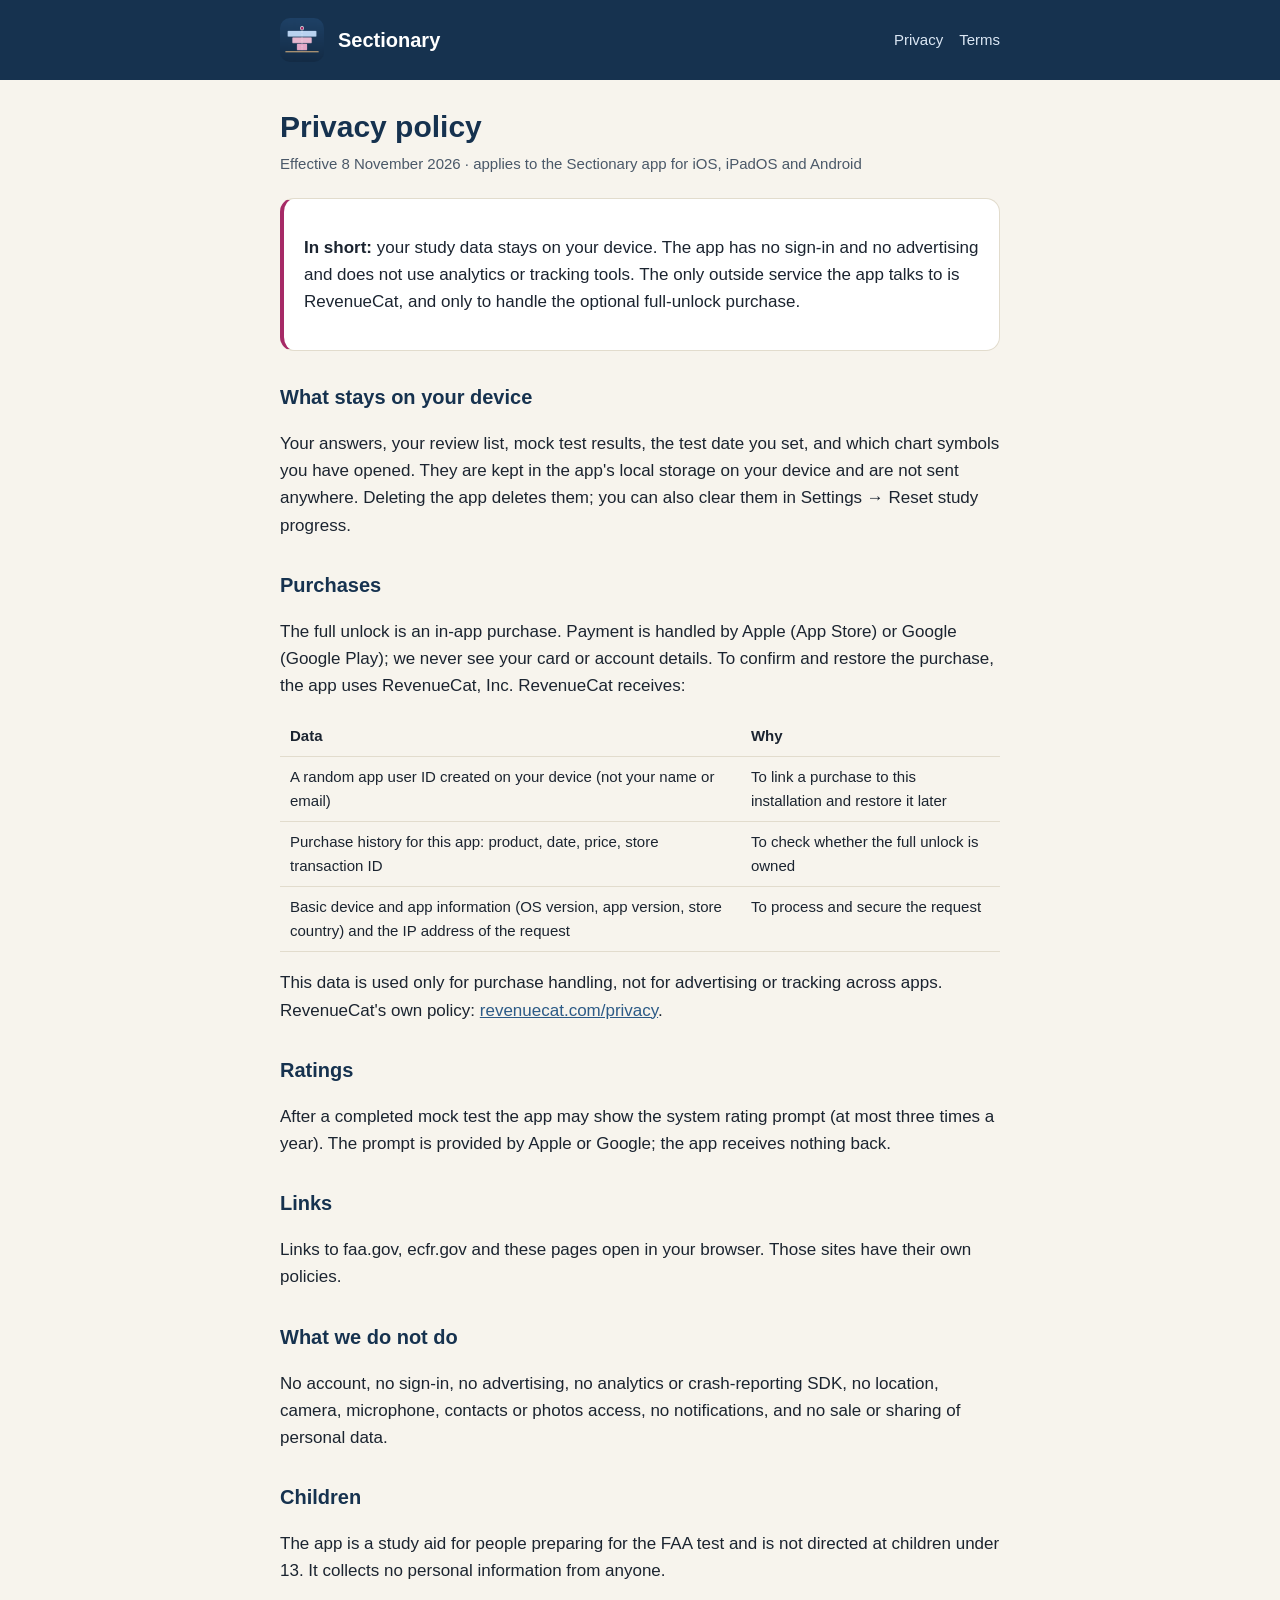
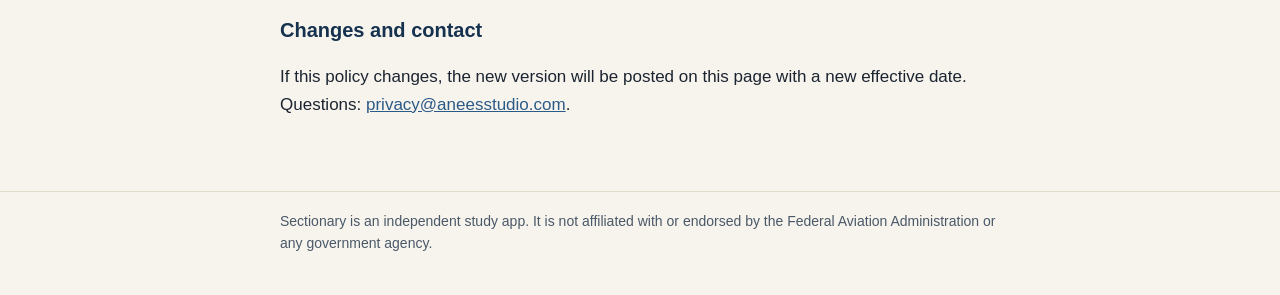
==== privacy/index.html @ 148088dc "Sectionary site: privacy and terms pages" ====
<!doctype html>
<html lang="en">
<head>
<meta charset="utf-8">
<meta name="viewport" content="width=device-width, initial-scale=1">
<title>Sectionary privacy policy</title>
<meta name="description" content="What the Sectionary app stores, what it sends, and to whom.">
<link rel="icon" href="../assets/icon.png">
<link rel="stylesheet" href="../assets/sheet.css">
</head>
<body>
<header class="band"><div class="wrap">
<img src="../assets/icon.png" alt="">
<a class="home" href="../">Sectionary</a>
<nav><a href="../privacy/">Privacy</a><a href="../terms/">Terms</a></nav>
</div></header>
<main><div class="wrap">
<h1>Privacy policy</h1>
<p class="stamp">Effective 8 November 2026 · applies to the Sectionary app for iOS, iPadOS and Android</p>

<div class="card note"><p><strong>In short:</strong> your study data stays on your device. The app has no sign-in and no advertising and does not use analytics or tracking tools. The only outside service the app talks to is RevenueCat, and only to handle the optional full-unlock purchase.</p></div>

<h2>What stays on your device</h2>
<p>Your answers, your review list, mock test results, the test date you set, and which chart symbols you have opened. They are kept in the app's local storage on your device and are not sent anywhere. Deleting the app deletes them; you can also clear them in Settings → Reset study progress.</p>

<h2>Purchases</h2>
<p>The full unlock is an in-app purchase. Payment is handled by Apple (App Store) or Google (Google Play); we never see your card or account details. To confirm and restore the purchase, the app uses RevenueCat, Inc. RevenueCat receives:</p>
<table>
<tr><th>Data</th><th>Why</th></tr>
<tr><td>A random app user ID created on your device (not your name or email)</td><td>To link a purchase to this installation and restore it later</td></tr>
<tr><td>Purchase history for this app: product, date, price, store transaction ID</td><td>To check whether the full unlock is owned</td></tr>
<tr><td>Basic device and app information (OS version, app version, store country) and the IP address of the request</td><td>To process and secure the request</td></tr>
</table>
<p>This data is used only for purchase handling, not for advertising or tracking across apps. RevenueCat's own policy: <a href="https://www.revenuecat.com/privacy">revenuecat.com/privacy</a>.</p>

<h2>Ratings</h2>
<p>After a completed mock test the app may show the system rating prompt (at most three times a year). The prompt is provided by Apple or Google; the app receives nothing back.</p>

<h2>Links</h2>
<p>Links to faa.gov, ecfr.gov and these pages open in your browser. Those sites have their own policies.</p>

<h2>What we do not do</h2>
<p>No account, no sign-in, no advertising, no analytics or crash-reporting SDK, no location, camera, microphone, contacts or photos access, no notifications, and no sale or sharing of personal data.</p>

<h2>Children</h2>
<p>The app is a study aid for people preparing for the FAA test and is not directed at children under 13. It collects no personal information from anyone.</p>

<h2>Changes and contact</h2>
<p>If this policy changes, the new version will be posted on this page with a new effective date. Questions: <a href="mailto:privacy@aneesstudio.com">privacy@aneesstudio.com</a>.</p>
</div></main>
<footer><div class="wrap">
Sectionary is an independent study app. It is not affiliated with or endorsed by the Federal Aviation Administration or any government agency.
</div></footer>
</body>
</html>
---- assets/sheet.css ----
:root {
  --ink: #16324f;
  --ink-soft: #2c5a86;
  --accent: #a62a66;
  --paper: #f7f4ed;
  --card: #ffffff;
  --text: #1b2430;
  --muted: #4a5868;
  --rule: #e2dccd;
}
@media (prefers-color-scheme: dark) {
  :root {
    --ink: #9ec3ea;
    --ink-soft: #9ec3ea;
    --accent: #f0a9cb;
    --paper: #0e1620;
    --card: #17222f;
    --text: #e8edf3;
    --muted: #b3c0cd;
    --rule: #263445;
  }
}
* { box-sizing: border-box; }
html { -webkit-text-size-adjust: 100%; }
body {
  margin: 0;
  background: var(--paper);
  color: var(--text);
  font: 17px/1.6 "Atkinson Hyperlegible", -apple-system, "Segoe UI", Roboto, sans-serif;
}
.band { background: var(--ink); color: #fff; }
@media (prefers-color-scheme: dark) { .band { background: #16324f; } }
.wrap { max-width: 760px; margin: 0 auto; padding: 0 20px; }
header.band .wrap { display: flex; align-items: center; gap: 14px; padding-top: 18px; padding-bottom: 18px; }
header img { width: 44px; height: 44px; border-radius: 10px; }
header a.home { color: #fff; text-decoration: none; font-weight: 700; font-size: 20px; }
nav { margin-left: auto; display: flex; gap: 16px; flex-wrap: wrap; }
nav a { color: #dbe7f4; text-decoration: none; font-size: 15px; }
nav a:hover { text-decoration: underline; }
main { padding: 28px 0 56px; }
h1 { font-size: 30px; line-height: 1.25; margin: 0 0 6px; color: var(--ink); }
h2 { font-size: 20px; margin: 30px 0 8px; color: var(--ink); }
.stamp { color: var(--muted); font-size: 15px; margin: 0 0 22px; }
.card { background: var(--card); border: 1px solid var(--rule); border-radius: 14px; padding: 18px 20px; margin: 18px 0; }
.card.note { border-left: 4px solid var(--accent); }
a { color: var(--ink-soft); }
table { border-collapse: collapse; width: 100%; font-size: 15px; }
th, td { text-align: left; padding: 8px 10px; border-bottom: 1px solid var(--rule); vertical-align: top; }
footer { border-top: 1px solid var(--rule); color: var(--muted); font-size: 14px; padding: 18px 0 40px; }
.feature { display: grid; grid-template-columns: 1fr; gap: 12px; }
@media (min-width: 640px) { .feature { grid-template-columns: 1fr 1fr 1fr; } }
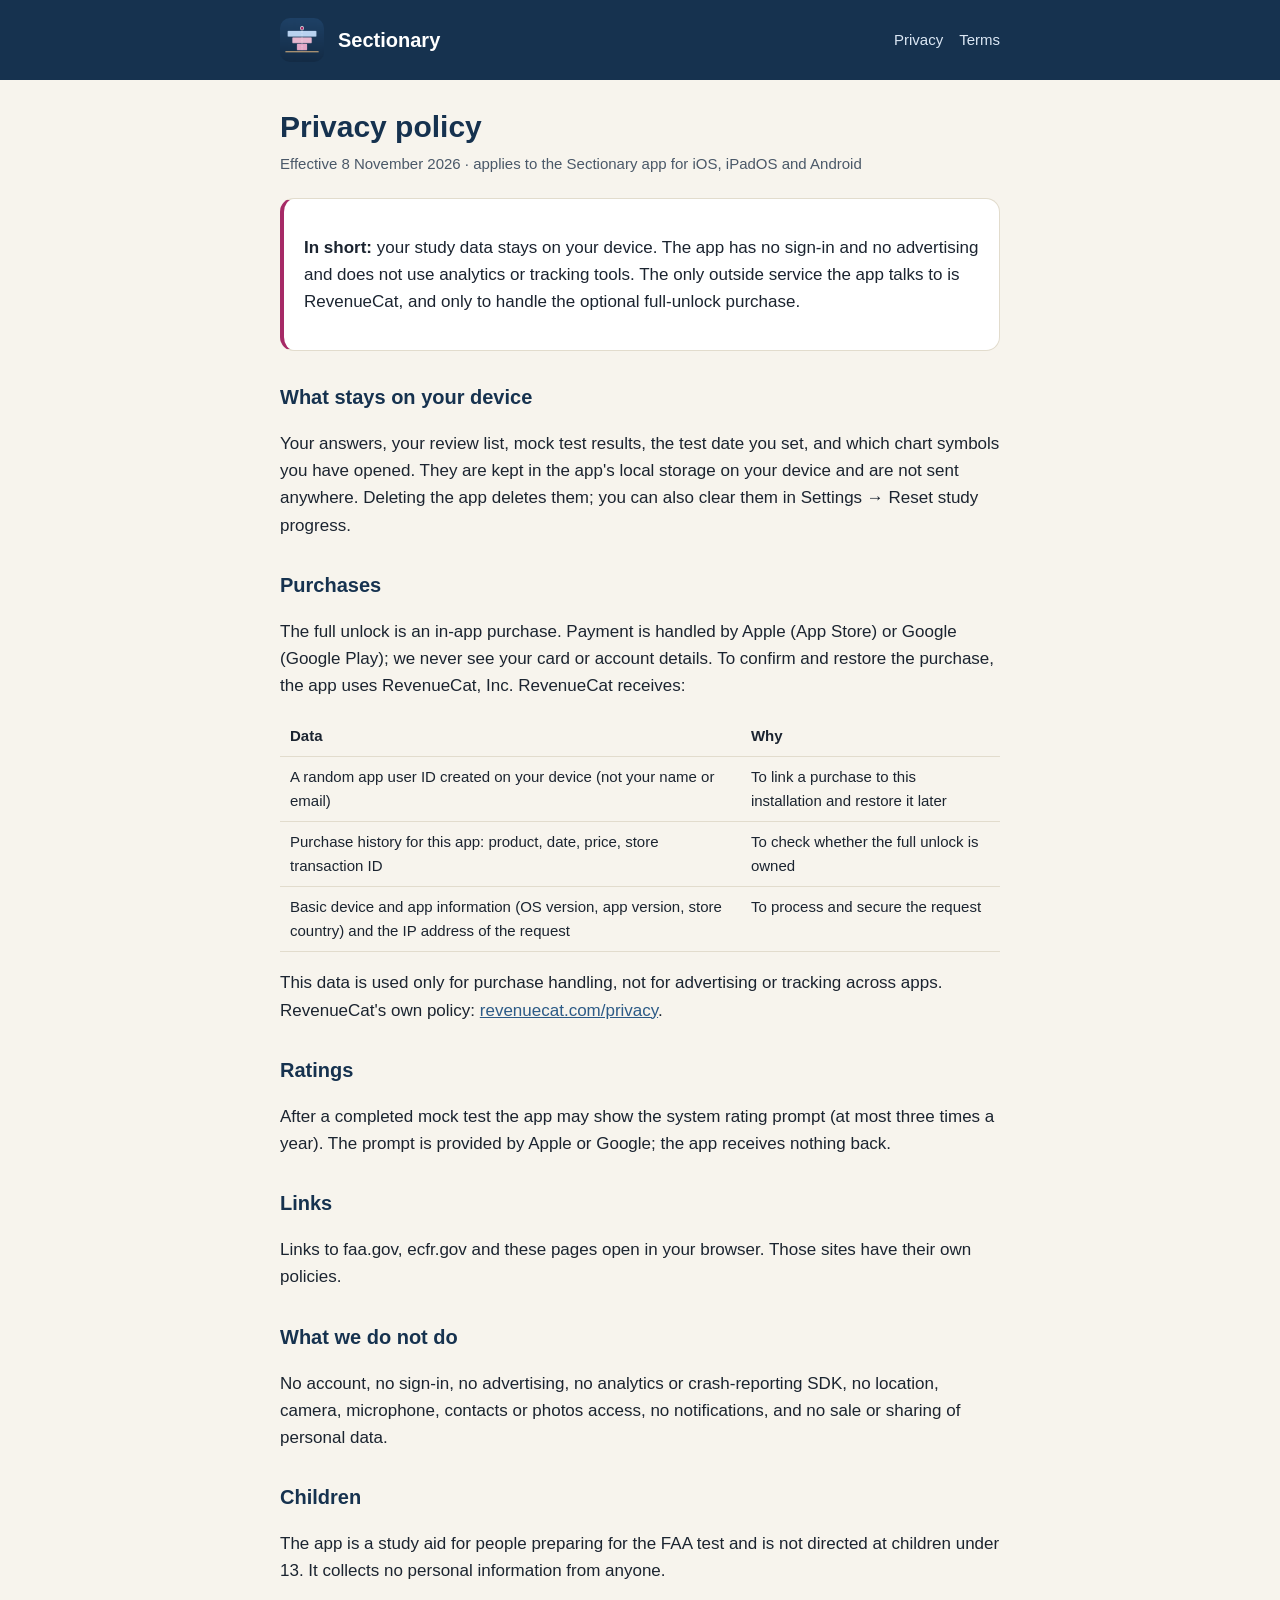
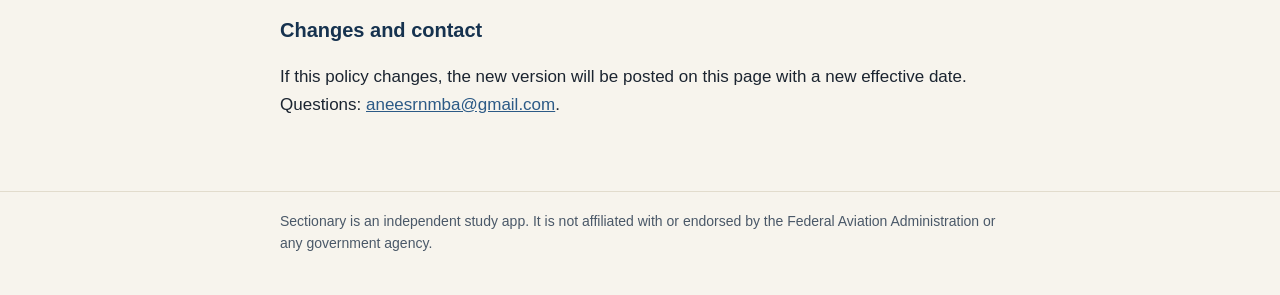
==== commit 037546d8: "Contact email" ====
--- a/privacy/index.html
+++ b/privacy/index.html
@@ -46,7 +46,7 @@
 <p>The app is a study aid for people preparing for the FAA test and is not directed at children under 13. It collects no personal information from anyone.</p>
 
 <h2>Changes and contact</h2>
-<p>If this policy changes, the new version will be posted on this page with a new effective date. Questions: <a href="mailto:privacy@aneesstudio.com">privacy@aneesstudio.com</a>.</p>
+<p>If this policy changes, the new version will be posted on this page with a new effective date. Questions: <a href="mailto:aneesrnmba@gmail.com">aneesrnmba@gmail.com</a>.</p>
 </div></main>
 <footer><div class="wrap">
 Sectionary is an independent study app. It is not affiliated with or endorsed by the Federal Aviation Administration or any government agency.
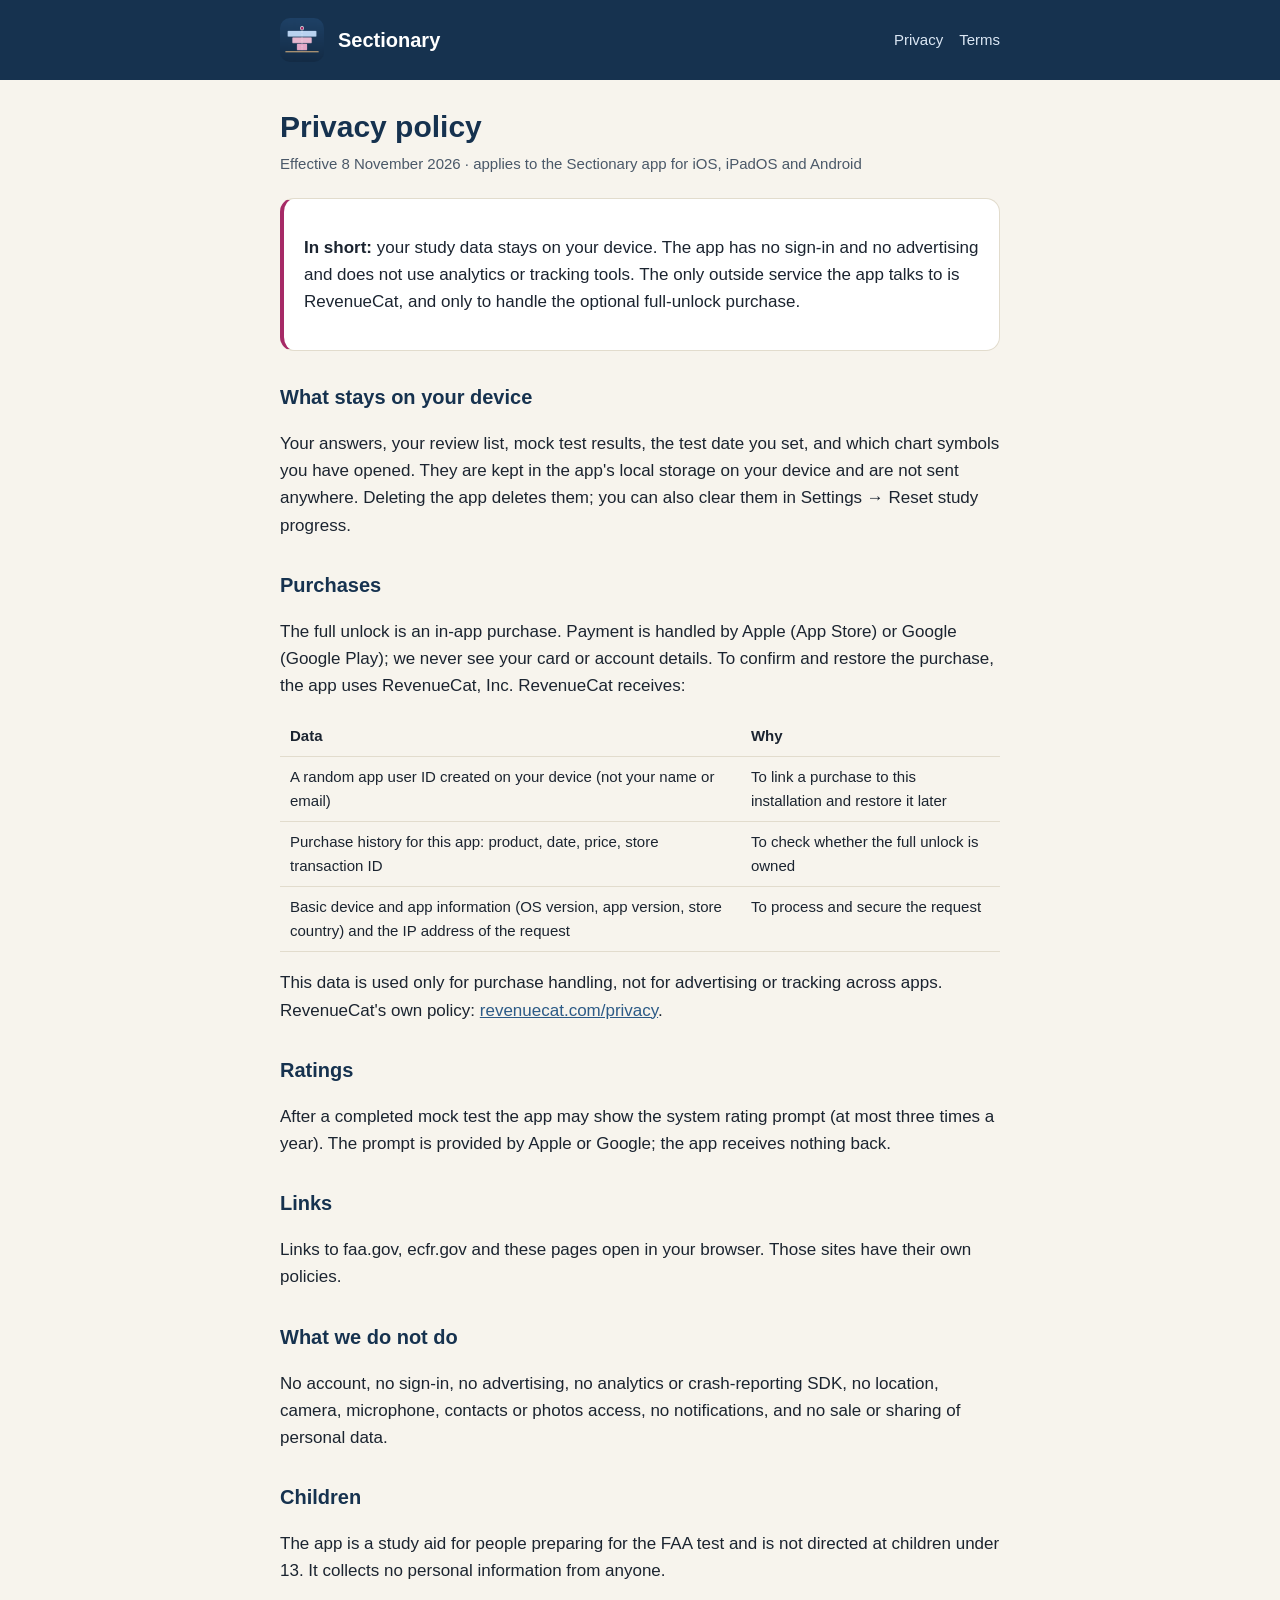
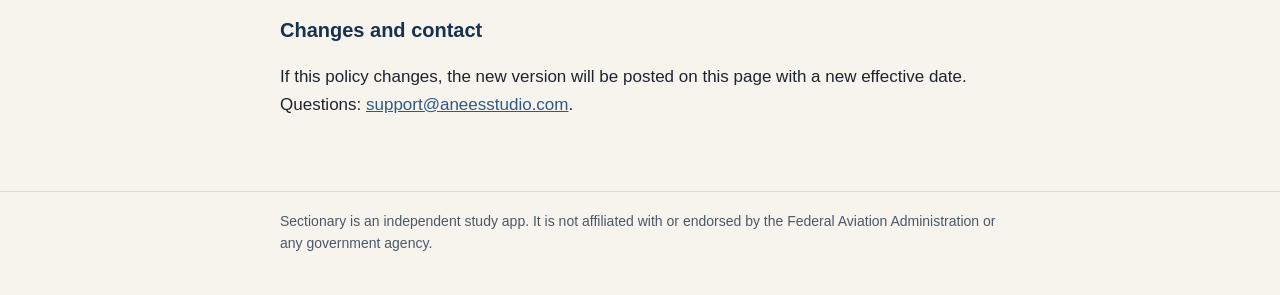
==== commit e6c9e848: "Point the contact links at support@aneesstudio.com The privacy and terms pages still gave a personal" ====
--- a/privacy/index.html
+++ b/privacy/index.html
@@ -46,7 +46,7 @@
 <p>The app is a study aid for people preparing for the FAA test and is not directed at children under 13. It collects no personal information from anyone.</p>
 
 <h2>Changes and contact</h2>
-<p>If this policy changes, the new version will be posted on this page with a new effective date. Questions: <a href="mailto:aneesrnmba@gmail.com">aneesrnmba@gmail.com</a>.</p>
+<p>If this policy changes, the new version will be posted on this page with a new effective date. Questions: <a href="mailto:support@aneesstudio.com">support@aneesstudio.com</a>.</p>
 </div></main>
 <footer><div class="wrap">
 Sectionary is an independent study app. It is not affiliated with or endorsed by the Federal Aviation Administration or any government agency.
